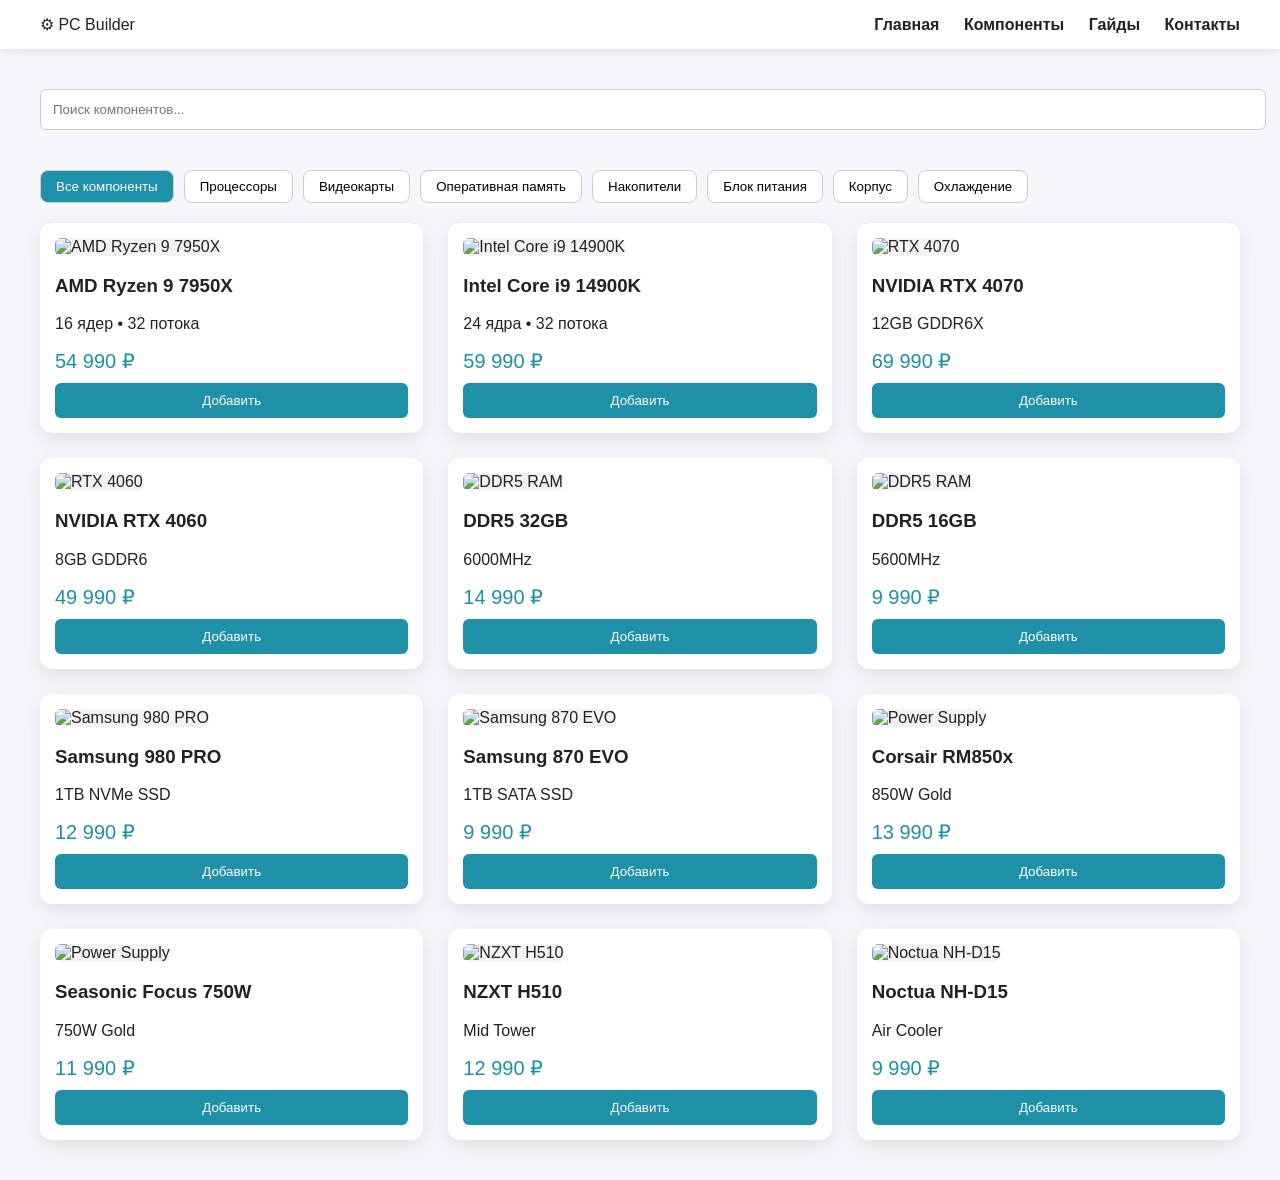
==== components.html @ 524a6bbe "Update components.html" ====
<!DOCTYPE html>
<html lang="ru">
<head>
<meta charset="UTF-8">
<title>Компоненты ПК</title>

<style>

body{
background:#f5f7fa;
font-family:Arial;
color:#222;
margin:0;
}

.container{
padding:40px;
}

header{
display:flex;
justify-content:space-between;
align-items:center;
padding:15px 40px;
background:white;
box-shadow:0 2px 10px rgba(0,0,0,0.1);
}

nav a{
margin-left:20px;
text-decoration:none;
color:#222;
font-weight:600;
}

.tabs{
display:flex;
flex-wrap:wrap;
gap:10px;
margin:20px 0;
}

.tabs button{
padding:8px 15px;
border-radius:8px;
border:1px solid #ccc;
background:white;
cursor:pointer;
}

.tabs button.active{
background:#1e90a8;
color:white;
}

.grid{
display:grid;
grid-template-columns:repeat(3,1fr);
gap:25px;
}

.product{
background:white;
border-radius:12px;
box-shadow:0 6px 20px rgba(0,0,0,0.1);
overflow:hidden;
padding:15px;
}

.product img{
width:100%;
height:180px;
object-fit:contain;
background:#f3f3f3;
border-radius:6px;
}

.price{
font-size:20px;
color:#1e90a8;
margin:10px 0;
}

.product button{
background:#1e90a8;
color:white;
border:none;
padding:10px;
width:100%;
border-radius:6px;
cursor:pointer;
}

.search{
width:100%;
padding:12px;
border-radius:6px;
border:1px solid #ccc;
margin-bottom:20px;
}

</style>

</head>

<body>

<header>

<div class="logo">⚙ PC Builder</div>

<nav>
<a href="index.html">Главная</a>
<a href="components.html">Компоненты</a>
<a href="guides.html">Гайды</a>
<a href="contacts.html">Контакты</a>
</nav>

</header>

<div class="container">

<input class="search" placeholder="Поиск компонентов...">

<div class="tabs">
<button onclick="filterProducts('all')" class="active">Все компоненты</button>
<button onclick="filterProducts('cpu')">Процессоры</button>
<button onclick="filterProducts('gpu')">Видеокарты</button>
<button onclick="filterProducts('ram')">Оперативная память</button>
<button onclick="filterProducts('storage')">Накопители</button>
<button onclick="filterProducts('psu')">Блок питания</button>
<button onclick="filterProducts('case')">Корпус</button>
<button onclick="filterProducts('cooling')">Охлаждение</button>
</div>

<div class="grid">

<!-- CPU -->

<div class="product cpu">
<img src="https://static.shop.kz/upload/resize_cache/iblock/056/9k7493rexqi0hfp2z5985gcbiwq3amo0/450_450_1/168009x1.jpg" alt="AMD Ryzen 9 7950X">
<h3>AMD Ryzen 9 7950X</h3>
<p>16 ядер • 32 потока</p>
<div class="price">54 990 ₽</div>
<button>Добавить</button>
</div>

<div class="product cpu">
<img src="https://upload.wikimedia.org/wikipedia/commons/5/59/Intel_Core_i9_13900K.jpg" alt="Intel Core i9 14900K">
<h3>Intel Core i9 14900K</h3>
<p>24 ядра • 32 потока</p>
<div class="price">59 990 ₽</div>
<button>Добавить</button>
</div>

<!-- GPU -->

<div class="product gpu">
<img src="https://upload.wikimedia.org/wikipedia/commons/1/1a/Nvidia_GeForce_RTX_4070_Founders_Edition.jpg" alt="RTX 4070">
<h3>NVIDIA RTX 4070</h3>
<p>12GB GDDR6X</p>
<div class="price">69 990 ₽</div>
<button>Добавить</button>
</div>

<div class="product gpu">
<img src="https://upload.wikimedia.org/wikipedia/commons/6/64/Nvidia_GeForce_RTX_4060.jpg" alt="RTX 4060">
<h3>NVIDIA RTX 4060</h3>
<p>8GB GDDR6</p>
<div class="price">49 990 ₽</div>
<button>Добавить</button>
</div>

<!-- RAM -->

<div class="product ram">
<img src="https://upload.wikimedia.org/wikipedia/commons/0/04/DDR5_RAM_Module.jpg" alt="DDR5 RAM">
<h3>DDR5 32GB</h3>
<p>6000MHz</p>
<div class="price">14 990 ₽</div>
<button>Добавить</button>
</div>

<div class="product ram">
<img src="https://upload.wikimedia.org/wikipedia/commons/0/04/DDR5_RAM_Module.jpg" alt="DDR5 RAM">
<h3>DDR5 16GB</h3>
<p>5600MHz</p>
<div class="price">9 990 ₽</div>
<button>Добавить</button>
</div>

<!-- STORAGE -->

<div class="product storage">
<img src="https://upload.wikimedia.org/wikipedia/commons/4/4a/Samsung_980_PRO_M2_SSD.jpg" alt="Samsung 980 PRO">
<h3>Samsung 980 PRO</h3>
<p>1TB NVMe SSD</p>
<div class="price">12 990 ₽</div>
<button>Добавить</button>
</div>

<div class="product storage">
<img src="https://upload.wikimedia.org/wikipedia/commons/9/9a/Samsung_870_EVO_SSD.jpg" alt="Samsung 870 EVO">
<h3>Samsung 870 EVO</h3>
<p>1TB SATA SSD</p>
<div class="price">9 990 ₽</div>
<button>Добавить</button>
</div>

<!-- PSU -->

<div class="product psu">
<img src="https://upload.wikimedia.org/wikipedia/commons/5/59/ATX_power_supply.jpg" alt="Power Supply">
<h3>Corsair RM850x</h3>
<p>850W Gold</p>
<div class="price">13 990 ₽</div>
<button>Добавить</button>
</div>

<div class="product psu">
<img src="https://upload.wikimedia.org/wikipedia/commons/5/59/ATX_power_supply.jpg" alt="Power Supply">
<h3>Seasonic Focus 750W</h3>
<p>750W Gold</p>
<div class="price">11 990 ₽</div>
<button>Добавить</button>
</div>

<!-- CASE -->

<div class="product case">
<img src="https://upload.wikimedia.org/wikipedia/commons/8/87/Computer_case.jpg" alt="NZXT H510">
<h3>NZXT H510</h3>
<p>Mid Tower</p>
<div class="price">12 990 ₽</div>
<button>Добавить</button>
</div>

<!-- COOLING -->

<div class="product cooling">
<img src="https://upload.wikimedia.org/wikipedia/commons/8/8d/Noctua_NH-D15_CPU_cooler.jpg" alt="Noctua NH-D15">
<h3>Noctua NH-D15</h3>
<p>Air Cooler</p>
<div class="price">9 990 ₽</div>
<button>Добавить</button>
</div>

</div>

</div>

<script>

function filterProducts(category){

let products=document.querySelectorAll(".product")
let buttons=document.querySelectorAll(".tabs button")

buttons.forEach(btn=>btn.classList.remove("active"))
event.target.classList.add("active")

products.forEach(product=>{

if(category==="all"){
product.style.display="block"
}

else if(product.classList.contains(category)){
product.style.display="block"
}

else{
product.style.display="none"
}

})

}

</script>

</body>
</html>
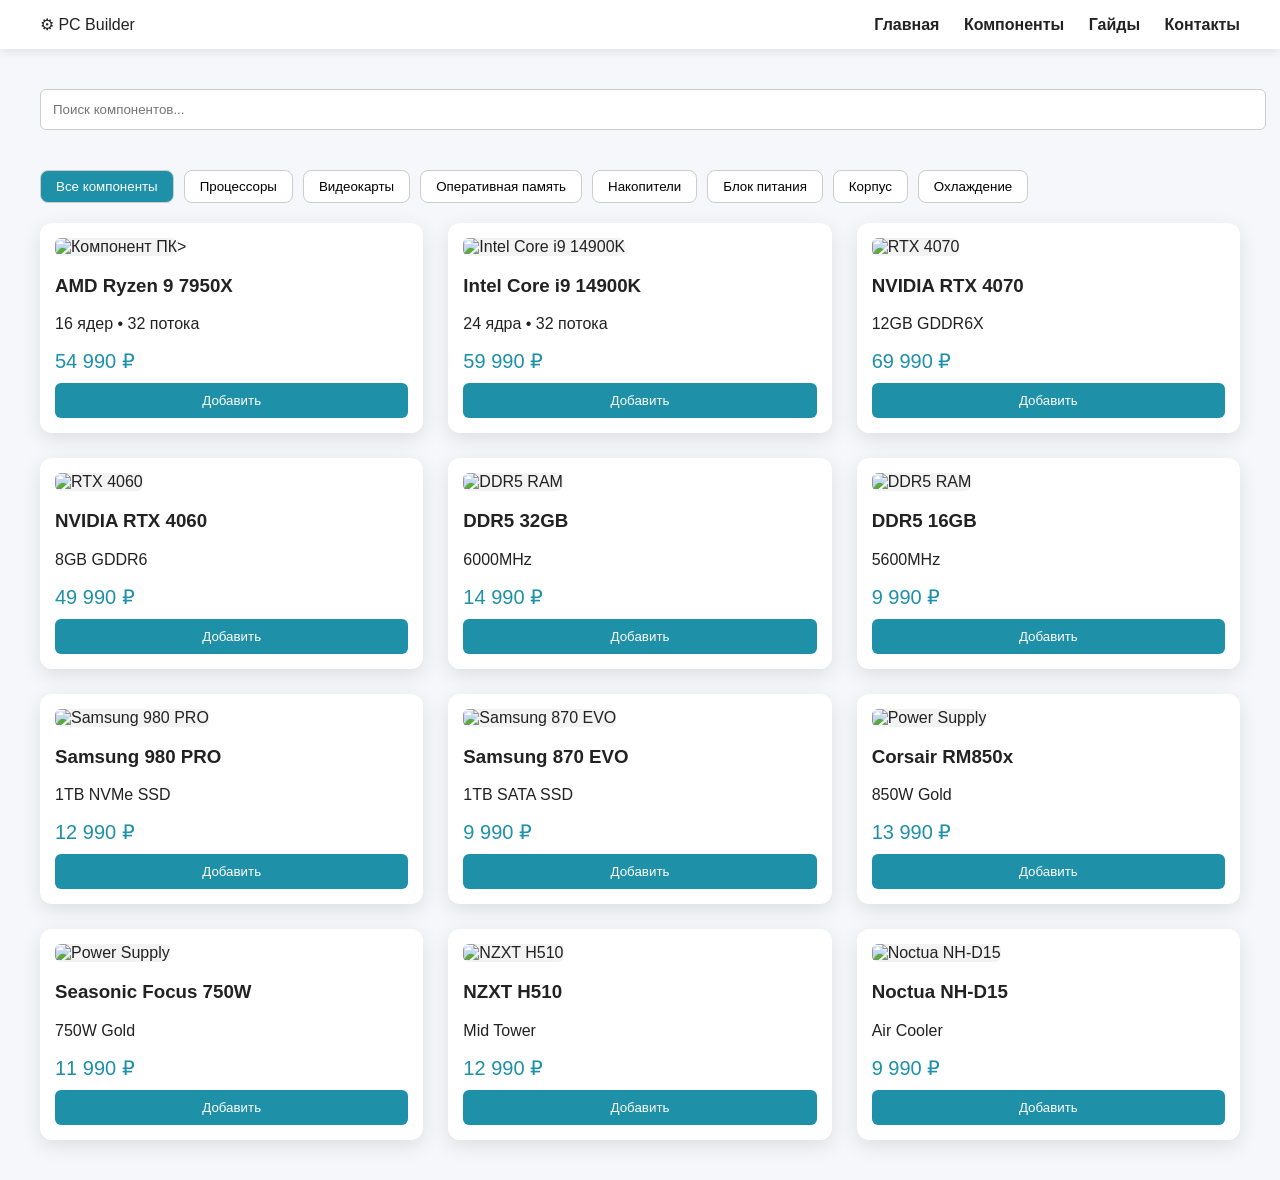
==== commit 7c65fd81: "Update components.html" ====
--- a/components.html
+++ b/components.html
@@ -138,7 +138,7 @@
 <!-- CPU -->
 
 <div class="product cpu">
-<img src="https://static.shop.kz/upload/resize_cache/iblock/056/9k7493rexqi0hfp2z5985gcbiwq3amo0/450_450_1/168009x1.jpg" alt="AMD Ryzen 9 7950X">
+<img src="<img src="https://static.shop.kz/upload/resize_cache/iblock/056/9k7493rexqi0hfp2z5985gcbiwq3amo0/450_450_1/168009x1.jpg" alt="Компонент ПК">>
 <h3>AMD Ryzen 9 7950X</h3>
 <p>16 ядер • 32 потока</p>
 <div class="price">54 990 ₽</div>
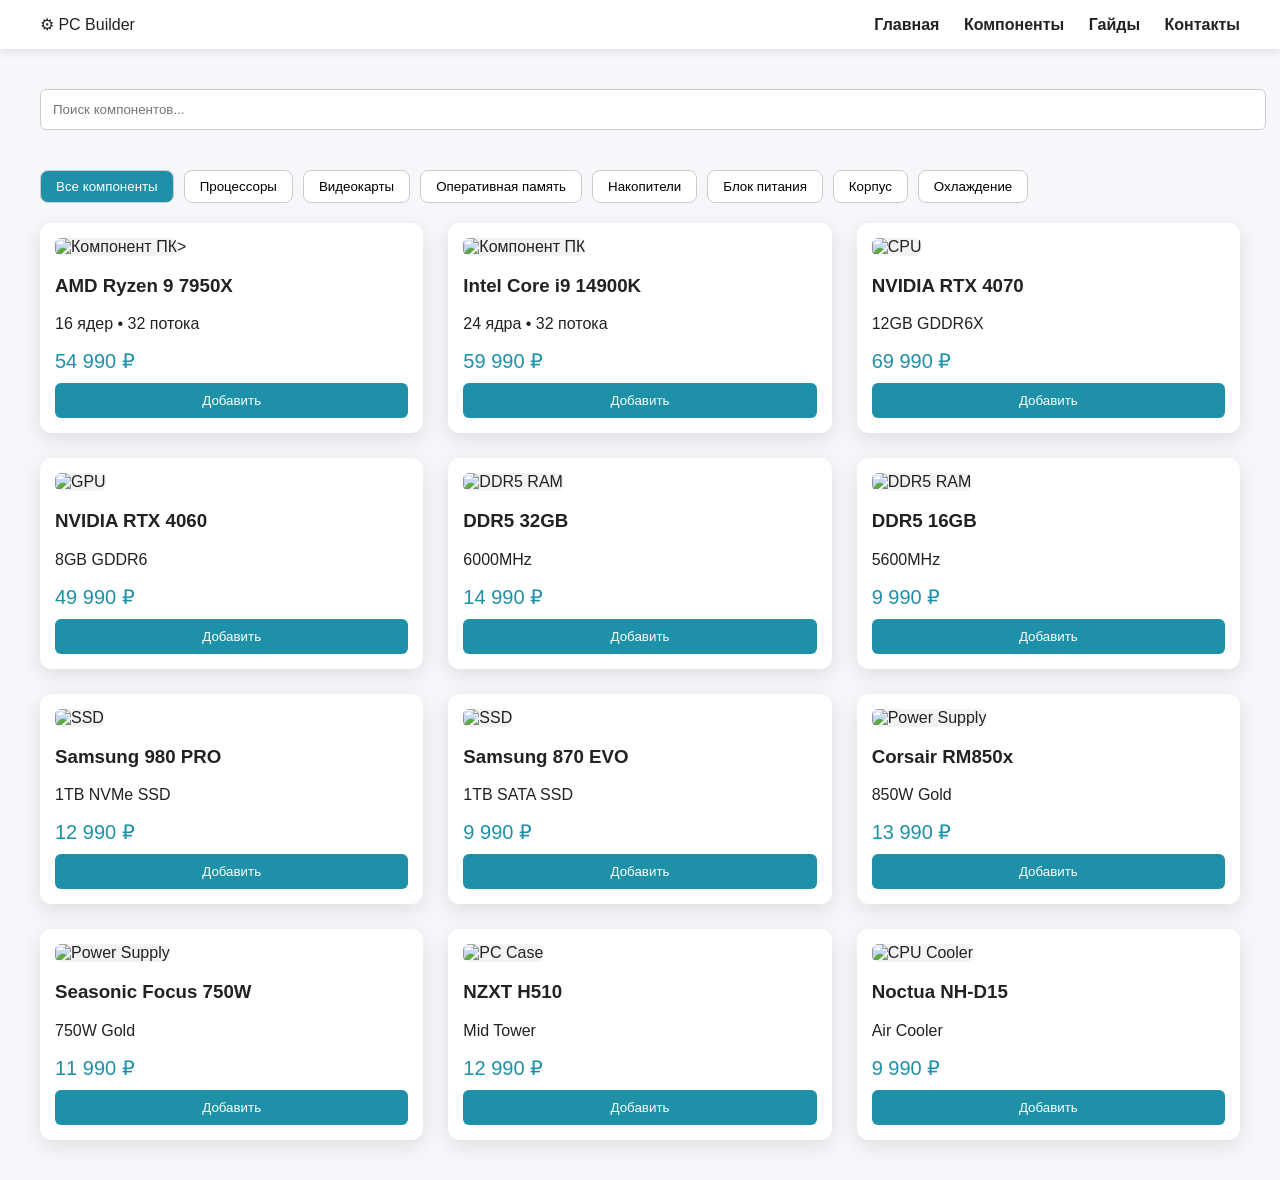
==== commit c3ecde9f: "Update components.html" ====
--- a/components.html
+++ b/components.html
@@ -146,7 +146,7 @@
 </div>
 
 <div class="product cpu">
-<img src="https://upload.wikimedia.org/wikipedia/commons/5/59/Intel_Core_i9_13900K.jpg" alt="Intel Core i9 14900K">
+<img src="https://shop.kz/upload/iblock/96b/xxadp0io71q778ujh9d3fn8hw114lop3/174587a2.webp" alt="Компонент ПК">
 <h3>Intel Core i9 14900K</h3>
 <p>24 ядра • 32 потока</p>
 <div class="price">59 990 ₽</div>
@@ -156,7 +156,7 @@
 <!-- GPU -->
 
 <div class="product gpu">
-<img src="https://upload.wikimedia.org/wikipedia/commons/1/1a/Nvidia_GeForce_RTX_4070_Founders_Edition.jpg" alt="RTX 4070">
+<img src="https://resources.cdn-kaspi.kz/img/m/p/hf6/hea/86349821411358.jpg?format=gallery-large" alt="CPU">
 <h3>NVIDIA RTX 4070</h3>
 <p>12GB GDDR6X</p>
 <div class="price">69 990 ₽</div>
@@ -164,7 +164,7 @@
 </div>
 
 <div class="product gpu">
-<img src="https://upload.wikimedia.org/wikipedia/commons/6/64/Nvidia_GeForce_RTX_4060.jpg" alt="RTX 4060">
+<img src="https://techplaza.kz/image/cachewebp/catalog/100033093_4cbef8cc7180b4a0edc96ec02b5f9fe6-500x500.webp" alt="GPU">
 <h3>NVIDIA RTX 4060</h3>
 <p>8GB GDDR6</p>
 <div class="price">49 990 ₽</div>
@@ -174,7 +174,7 @@
 <!-- RAM -->
 
 <div class="product ram">
-<img src="https://upload.wikimedia.org/wikipedia/commons/0/04/DDR5_RAM_Module.jpg" alt="DDR5 RAM">
+<img src="https://api.technodom.kz/f3/api/v1/images/operativnaya_pamyat_ddr5_dimm_16gb8gbx25600mhz_pc5_44800_kingston_fury_beast_expo_rgb_276652_1.jpg" alt="DDR5 RAM">
 <h3>DDR5 32GB</h3>
 <p>6000MHz</p>
 <div class="price">14 990 ₽</div>
@@ -182,7 +182,7 @@
 </div>
 
 <div class="product ram">
-<img src="https://upload.wikimedia.org/wikipedia/commons/0/04/DDR5_RAM_Module.jpg" alt="DDR5 RAM">
+<img src="https://hyperpc.kz/images/catalog/hardware/memory/teamgroup/t-force-delta-rgb/teamgroup-t-force-delta-rgb-black.jpg" alt="DDR5 RAM">
 <h3>DDR5 16GB</h3>
 <p>5600MHz</p>
 <div class="price">9 990 ₽</div>
@@ -192,7 +192,7 @@
 <!-- STORAGE -->
 
 <div class="product storage">
-<img src="https://upload.wikimedia.org/wikipedia/commons/4/4a/Samsung_980_PRO_M2_SSD.jpg" alt="Samsung 980 PRO">
+<img src="https://forcecom.kz/upload/iblock/f40/f40fd6987a83e4152901741bb5b64d24.jpg" alt="SSD">
 <h3>Samsung 980 PRO</h3>
 <p>1TB NVMe SSD</p>
 <div class="price">12 990 ₽</div>
@@ -200,7 +200,7 @@
 </div>
 
 <div class="product storage">
-<img src="https://upload.wikimedia.org/wikipedia/commons/9/9a/Samsung_870_EVO_SSD.jpg" alt="Samsung 870 EVO">
+<img src="https://forcecom.kz/upload/iblock/250/2gz9xjgaok9sqmzmn9gjmmgxwreeyaw2.jpg" alt="SSD">
 <h3>Samsung 870 EVO</h3>
 <p>1TB SATA SSD</p>
 <div class="price">9 990 ₽</div>
@@ -210,7 +210,7 @@
 <!-- PSU -->
 
 <div class="product psu">
-<img src="https://upload.wikimedia.org/wikipedia/commons/5/59/ATX_power_supply.jpg" alt="Power Supply">
+<img src="https://shop.kz/upload/iblock/def/mcdet4ix29y8u6w4robcux0bivdedxyc/187413e1.webp" alt="Power Supply">
 <h3>Corsair RM850x</h3>
 <p>850W Gold</p>
 <div class="price">13 990 ₽</div>
@@ -218,7 +218,7 @@
 </div>
 
 <div class="product psu">
-<img src="https://upload.wikimedia.org/wikipedia/commons/5/59/ATX_power_supply.jpg" alt="Power Supply">
+<img src="https://static.shop.kz/upload/resize_cache/iblock/98e/p83dnmbeckoqhw92utaffrv2rq1yn5fm/450_450_1/177745x1.webp" alt="Power Supply">
 <h3>Seasonic Focus 750W</h3>
 <p>750W Gold</p>
 <div class="price">11 990 ₽</div>
@@ -228,7 +228,7 @@
 <!-- CASE -->
 
 <div class="product case">
-<img src="https://upload.wikimedia.org/wikipedia/commons/8/87/Computer_case.jpg" alt="NZXT H510">
+<img src="https://m.media-amazon.com/images/I/51fpmXlX2hL._AC_UF1000,1000_QL80_.jpg" alt="PC Case">
 <h3>NZXT H510</h3>
 <p>Mid Tower</p>
 <div class="price">12 990 ₽</div>
@@ -238,7 +238,7 @@
 <!-- COOLING -->
 
 <div class="product cooling">
-<img src="https://upload.wikimedia.org/wikipedia/commons/8/8d/Noctua_NH-D15_CPU_cooler.jpg" alt="Noctua NH-D15">
+<img src="https://tech-legend.com/wp-content/uploads/2017/07/IMG_5221.jpg" alt="CPU Cooler">
 <h3>Noctua NH-D15</h3>
 <p>Air Cooler</p>
 <div class="price">9 990 ₽</div>
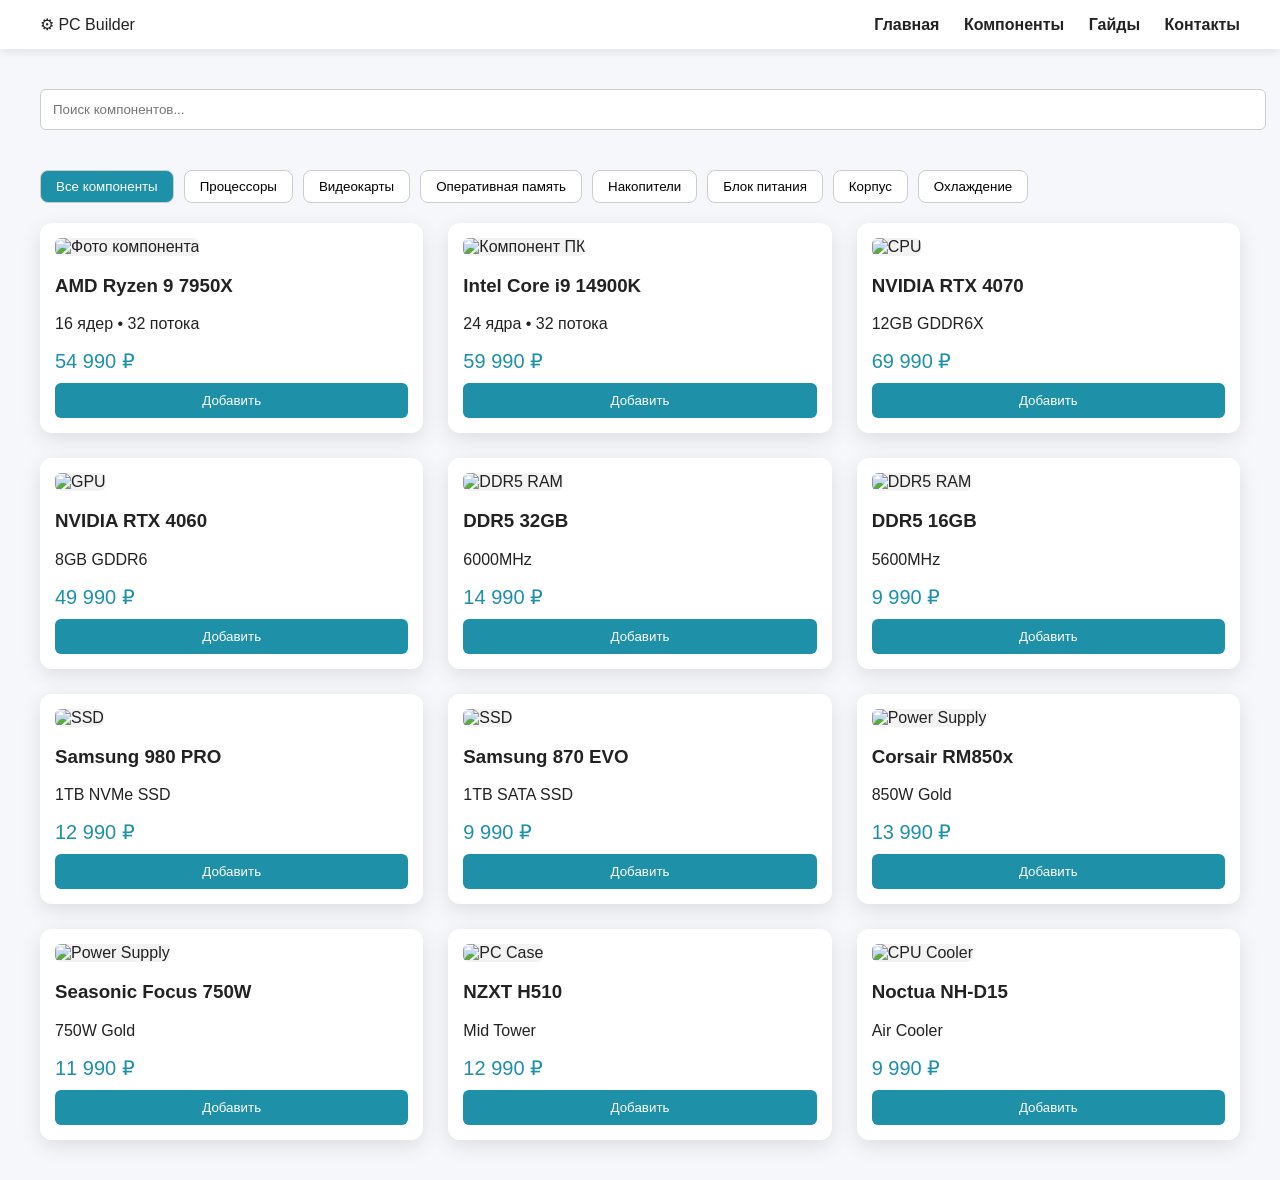
==== commit 1e7cc026: "Update components.html" ====
--- a/components.html
+++ b/components.html
@@ -138,7 +138,7 @@
 <!-- CPU -->
 
 <div class="product cpu">
-<img src="<img src="https://static.shop.kz/upload/resize_cache/iblock/056/9k7493rexqi0hfp2z5985gcbiwq3amo0/450_450_1/168009x1.jpg" alt="Компонент ПК">>
+<img src="https://static.shop.kz/upload/resize_cache/iblock/056/9k7493rexqi0hfp2z5985gcbiwq3amo0/450_450_1/168009x1.jpg" alt="Фото компонента">
 <h3>AMD Ryzen 9 7950X</h3>
 <p>16 ядер • 32 потока</p>
 <div class="price">54 990 ₽</div>
@@ -146,7 +146,7 @@
 </div>
 
 <div class="product cpu">
-<img src="https://shop.kz/upload/iblock/96b/xxadp0io71q778ujh9d3fn8hw114lop3/174587a2.webp" alt="Компонент ПК">
+<img src="https://itmag.kz/upload/iblock/40/02/product_image_88602_1240604.jpg" alt="Компонент ПК">
 <h3>Intel Core i9 14900K</h3>
 <p>24 ядра • 32 потока</p>
 <div class="price">59 990 ₽</div>
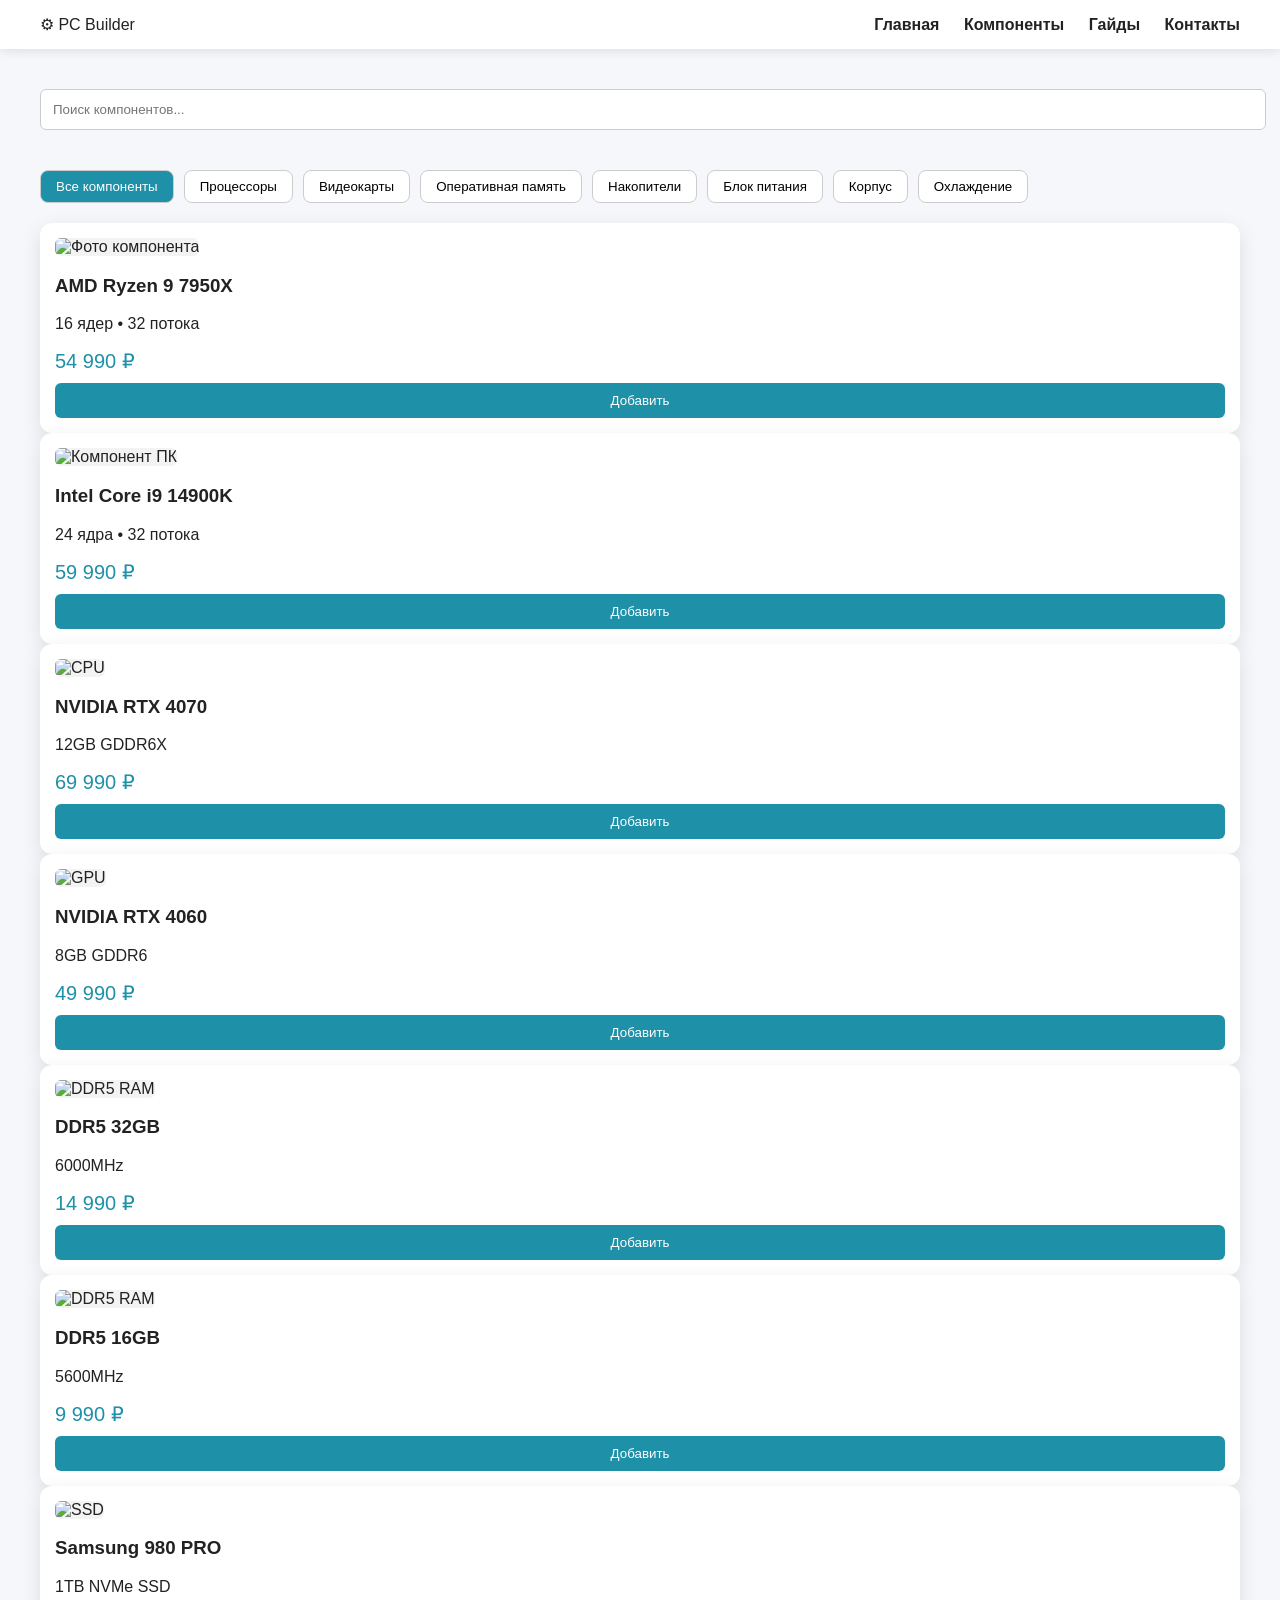
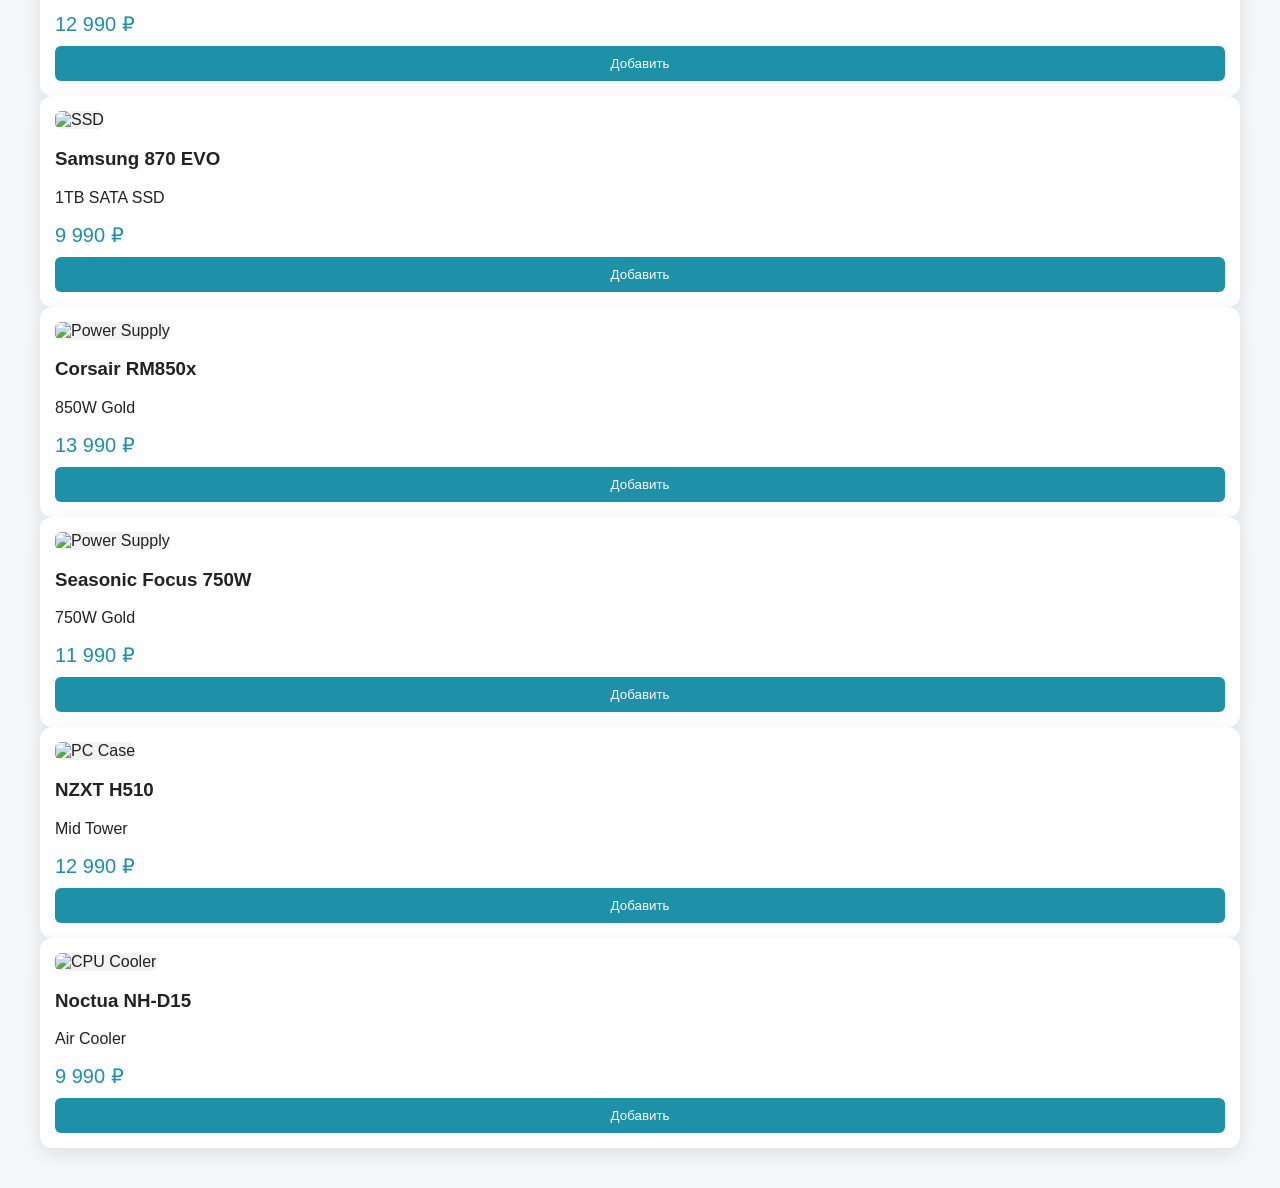
==== commit 959f17e2: "Update components.html" ====
--- a/components.html
+++ b/components.html
@@ -53,6 +53,40 @@
 color:white;
 }
 
+<div class="tabs">
+  <button onclick="filterProducts('all')" class="active">Все компоненты</button>
+  <button onclick="filterProducts('cpu')">Процессоры</button>
+  <button onclick="filterProducts('gpu')">Видеокарты</button>
+  <button onclick="filterProducts('ram')">Оперативная память</button>
+  <button onclick="filterProducts('storage')">Накопители</button>
+  <button onclick="filterProducts('psu')">Блок питания</button>
+  <button onclick="filterProducts('case')">Корпус</button>
+  <button onclick="filterProducts('cooling')">Охлаждение</button>
+  <button onclick="filterProducts('motherboard')">Материнская плата</button> <!-- новая вкладка -->
+</div>
+
+<!-- Сетка товаров -->
+<div class="grid">
+
+  <!-- Пример материнской платы -->
+  <div class="product motherboard">
+    <img src="https://shop.kz/upload/iblock/abc/asus-rog-strix-z790-e-gaming.jpg" alt="ASUS ROG Strix Z790-E Gaming">
+    <h3>ASUS ROG Strix Z790-E Gaming</h3>
+    <p>Socket LGA1700 • ATX</p>
+    <div class="price">39 990 ₽</div>
+    <button>Добавить</button>
+  </div>
+
+  <div class="product motherboard">
+    <img src="https://shop.kz/upload/iblock/def/msi-meg-z790-unify.jpg" alt="MSI MEG Z790 Unify">
+    <h3>MSI MEG Z790 Unify</h3>
+    <p>Socket LGA1700 • ATX</p>
+    <div class="price">37 990 ₽</div>
+    <button>Добавить</button>
+  </div>
+
+</div>
+  
 .grid{
 display:grid;
 grid-template-columns:repeat(3,1fr);
